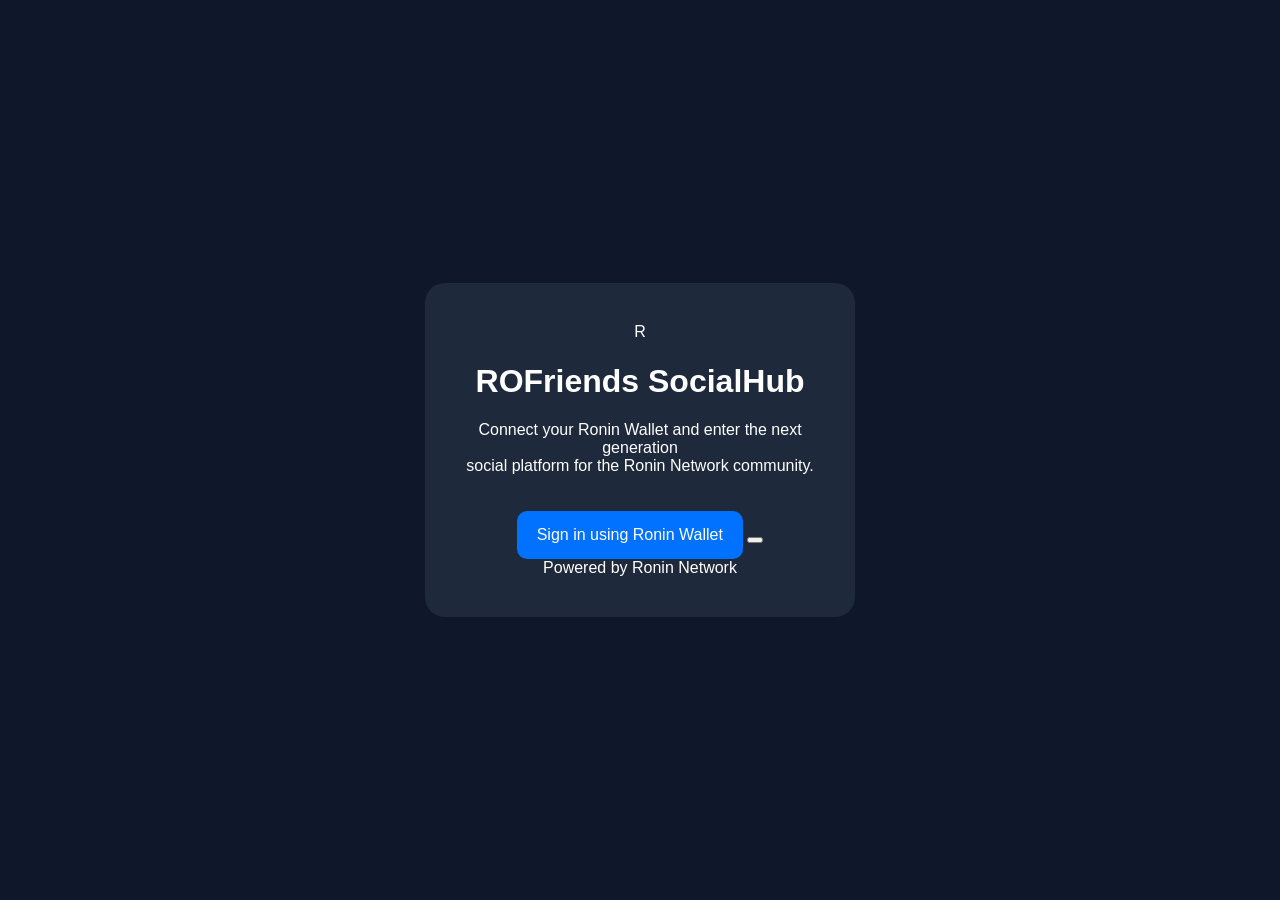
==== index.html @ 5f2d4e88 "Update index.html" ====
<!DOCTYPE html>
<html lang="en">
<head>
  <meta charset="UTF-8" />
  <meta name="viewport" content="width=device-width, initial-scale=1.0"/>
  <title>ROFriends SocialHub</title>

  <link rel="stylesheet" href="style.css">
</head>

<body>

<div class="background-glow"></div>

<div class="container">
  <div class="card">

    <div class="logo">R</div>

    <h1>ROFriends <span class="ronin">SocialHub</span></h1>

    <p>
      Connect your Ronin Wallet and enter the next generation<br>
      social platform for the Ronin Network community.
    </p>

    <button class="wallet-btn" id="connectBtn">
      Sign in using Ronin Wallet
    </button>

    <div class="wallet-address" id="walletAddress" style="display:none;"></div>

    <button class="disconnect-btn" id="disconnectBtn" style="display:none;">
      Disconnect Wallet
    </button>

    <!-- ✅ Apps button -->
    <button onclick="location.href='apps.html'">

    </button>

    <div class="footer">Powered by Ronin Network</div>

  </div>
</div>

<!-- ✅ JS always at bottom -->
<script src="app.js"></script>

</body>
</html>
---- style.css ----
body{
  margin:0;
  font-family:Arial, sans-serif;
  background:#0f172a;
  display:flex;
  justify-content:center;
  align-items:center;
  height:100vh;
  color:white;
}

.card{
  background:#1e293b;
  padding:40px;
  border-radius:20px;
  text-align:center;
  width:350px;
}

.wallet-btn{
  background:#0072ff;
  color:white;
  border:none;
  padding:15px 20px;
  border-radius:10px;
  cursor:pointer;
  font-size:16px;
  margin-top:20px;
}

.wallet-btn:hover{
  background:#0055cc;
}
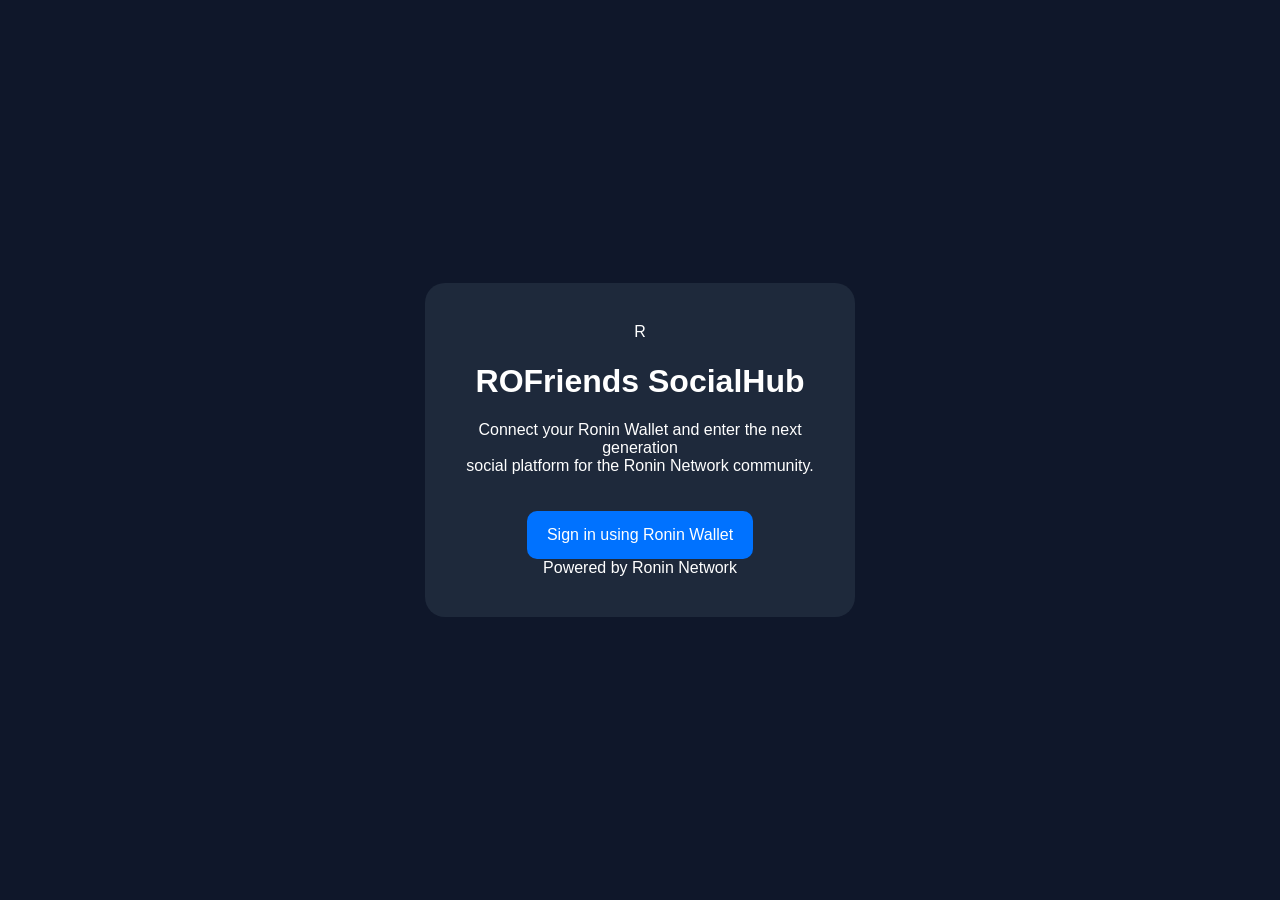
==== commit ce02a019: "Update index.html" ====
--- a/index.html
+++ b/index.html
@@ -4,8 +4,8 @@
   <meta charset="UTF-8" />
   <meta name="viewport" content="width=device-width, initial-scale=1.0"/>
   <title>ROFriends SocialHub</title>
-
-  <link rel="stylesheet" href="style.css">
+  
+  <link rel="stylesheet" href="style.css" />
 </head>
 
 <body>
@@ -34,17 +34,13 @@
       Disconnect Wallet
     </button>
 
-    <!-- ✅ Apps button -->
-    <button onclick="location.href='apps.html'">
-
-    </button>
-
-    <div class="footer">Powered by Ronin Network</div>
+    <div class="footer">
+      Powered by Ronin Network
+    </div>
 
   </div>
 </div>
 
-<!-- ✅ JS always at bottom -->
 <script src="app.js"></script>
 
 </body>
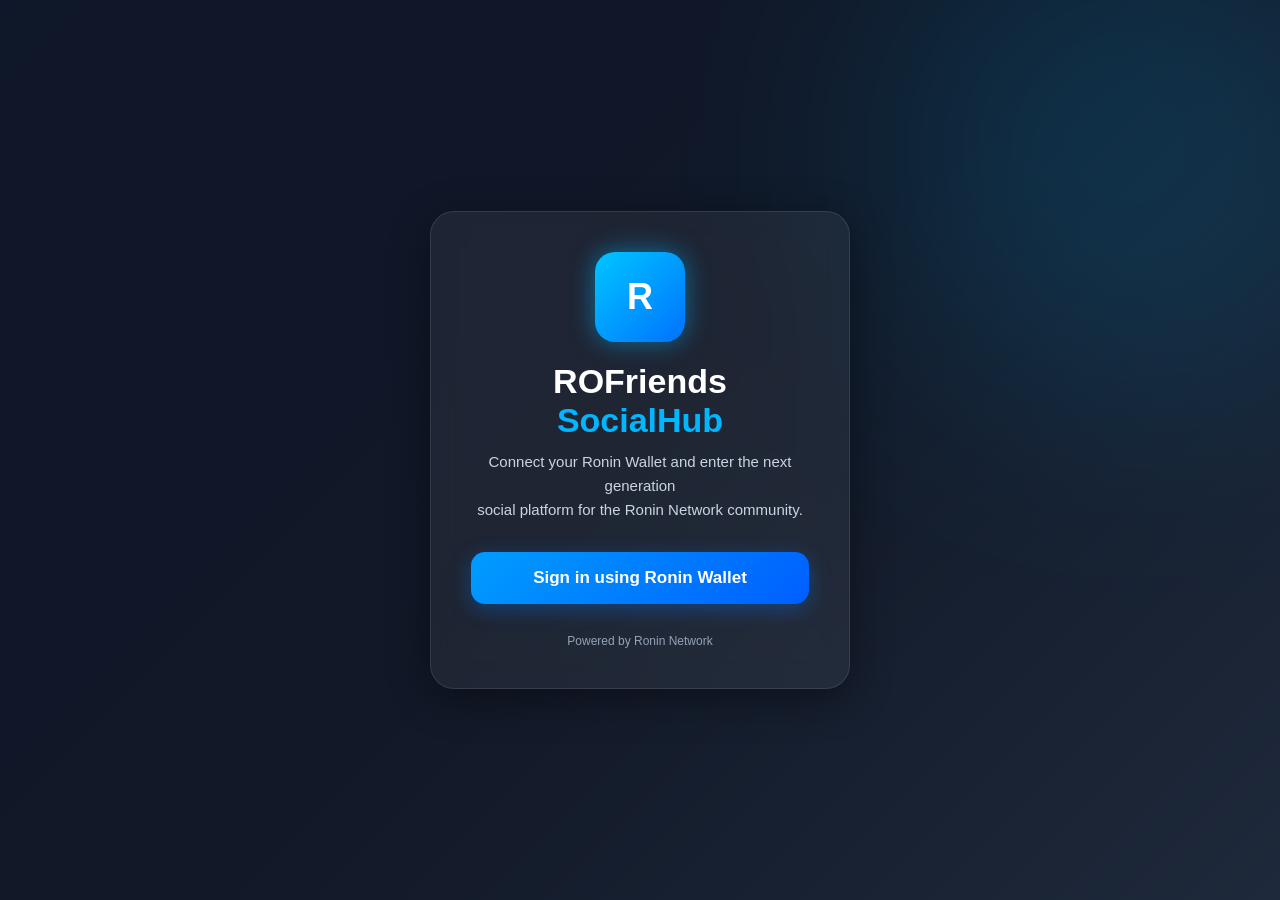
==== commit 4f2b5168: "Update index.html" ====
--- a/index.html
+++ b/index.html
@@ -3,7 +3,7 @@
 <head>
   <meta charset="UTF-8" />
   <meta name="viewport" content="width=device-width, initial-scale=1.0"/>
-  <title>ROFriends SocialHub</title>
+  <title>rofriends SocialHub</title>
   
   <link rel="stylesheet" href="style.css" />
 </head>
--- a/style.css
+++ b/style.css
@@ -1,33 +1,135 @@
+*{
+  margin:0;
+  padding:0;
+  box-sizing:border-box;
+}
+
 body{
-  margin:0;
-  font-family:Arial, sans-serif;
-  background:#0f172a;
+  font-family: Arial, sans-serif;
+  background: linear-gradient(135deg,#0f172a,#111827,#1e293b);
+  color:white;
+  min-height:100vh;
+  overflow:hidden;
+}
+
+.background-glow{
+  position:absolute;
+  width:500px;
+  height:500px;
+  background:#00b7ff;
+  filter:blur(120px);
+  opacity:0.15;
+  top:-100px;
+  right:-100px;
+  border-radius:50%;
+}
+
+.container{
+  position:relative;
+  z-index:2;
   display:flex;
   justify-content:center;
   align-items:center;
-  height:100vh;
-  color:white;
+  min-height:100vh;
+  padding:20px;
 }
 
 .card{
-  background:#1e293b;
+  width:420px;
+  background:rgba(255,255,255,0.06);
+  border:1px solid rgba(255,255,255,0.1);
+  backdrop-filter:blur(14px);
+  border-radius:24px;
   padding:40px;
+  text-align:center;
+  box-shadow:0 10px 40px rgba(0,0,0,0.4);
+}
+
+.logo{
+  width:90px;
+  height:90px;
+  margin:auto;
+  margin-bottom:20px;
   border-radius:20px;
-  text-align:center;
-  width:350px;
+  background:linear-gradient(135deg,#00c6ff,#0072ff);
+  display:flex;
+  justify-content:center;
+  align-items:center;
+  font-size:36px;
+  font-weight:bold;
+  box-shadow:0 0 25px rgba(0,183,255,0.5);
+}
+
+h1{
+  font-size:34px;
+  margin-bottom:10px;
+}
+
+.ronin{
+  color:#00b7ff;
+}
+
+p{
+  color:#cbd5e1;
+  font-size:15px;
+  margin-bottom:30px;
+  line-height:1.6;
 }
 
 .wallet-btn{
-  background:#0072ff;
+  width:100%;
+  padding:16px;
+  border:none;
+  border-radius:14px;
+  background:linear-gradient(135deg,#009dff,#005eff);
   color:white;
-  border:none;
-  padding:15px 20px;
-  border-radius:10px;
+  font-size:17px;
+  font-weight:bold;
   cursor:pointer;
-  font-size:16px;
-  margin-top:20px;
+  transition:0.3s;
+  box-shadow:0 5px 20px rgba(0,123,255,0.35);
 }
 
 .wallet-btn:hover{
-  background:#0055cc;
+  transform:translateY(-2px);
+  box-shadow:0 10px 30px rgba(0,123,255,0.5);
 }
+
+.wallet-btn:disabled{
+  opacity:0.7;
+  cursor:not-allowed;
+  transform:none;
+}
+
+.wallet-address{
+  margin-top:20px;
+  font-size:14px;
+  color:#38bdf8;
+  word-break:break-all;
+  padding:12px;
+  background:rgba(0,0,0,0.2);
+  border-radius:12px;
+}
+
+.footer{
+  margin-top:30px;
+  font-size:12px;
+  color:#94a3b8;
+}
+
+.disconnect-btn{
+  margin-top:12px;
+  background:none;
+  border:1px solid rgba(255,255,255,0.2);
+  color:#94a3b8;
+  padding:8px 16px;
+  border-radius:10px;
+  font-size:13px;
+  cursor:pointer;
+}
+
+.error-text {
+  color: #ff5555;
+  font-size: 14px;
+  margin-top: 10px;
+}
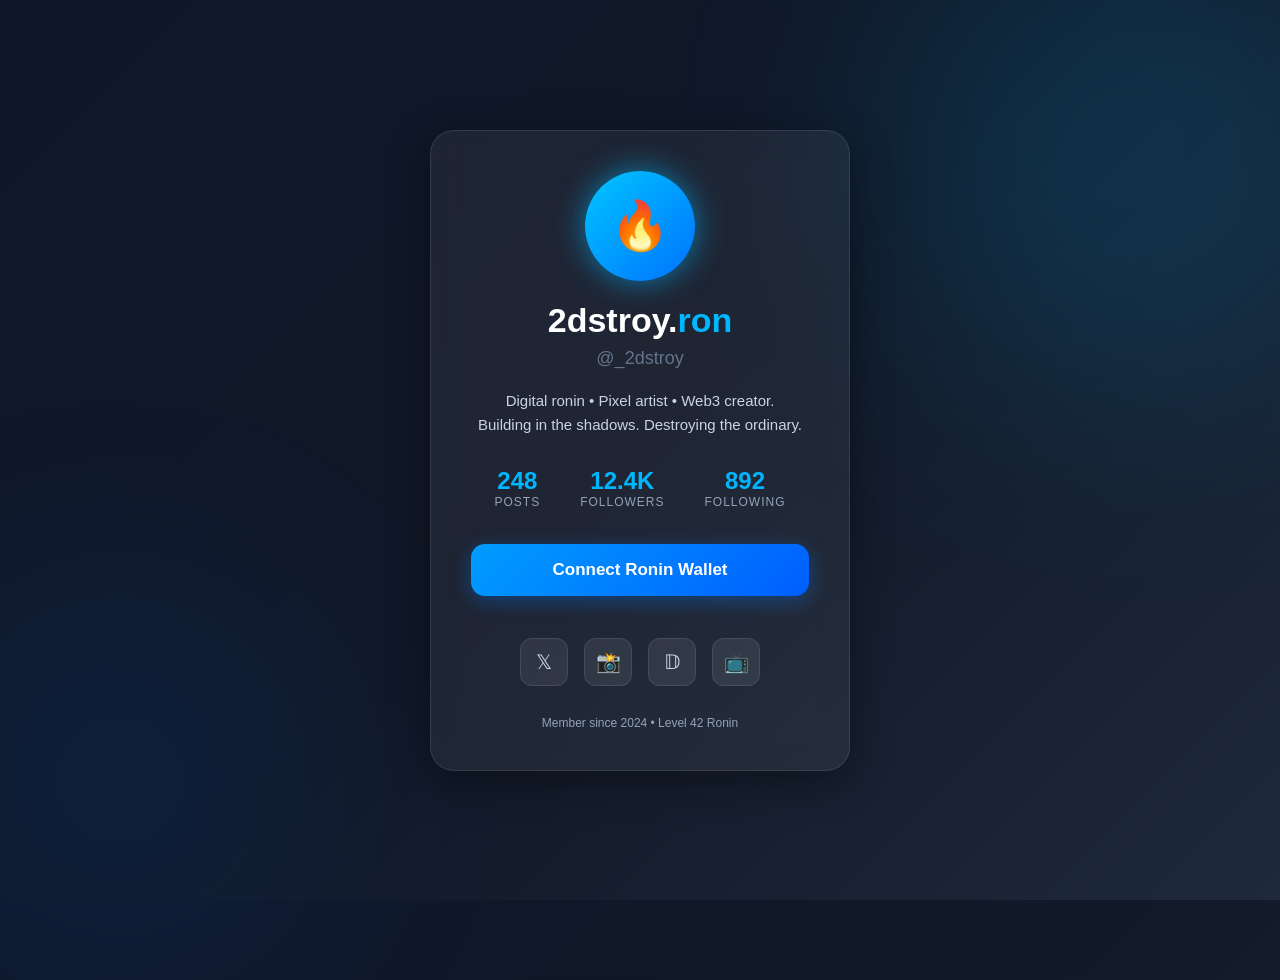
==== commit 9d5fb1c3: "Rename profile.html to index.html" ====
--- a/index.html
+++ b/index.html
@@ -1,47 +1,251 @@
 <!DOCTYPE html>
 <html lang="en">
 <head>
-  <meta charset="UTF-8" />
-  <meta name="viewport" content="width=device-width, initial-scale=1.0"/>
-  <title>rofriends SocialHub</title>
-  
-  <link rel="stylesheet" href="style.css" />
+  <meta charset="UTF-8">
+  <meta name="viewport" content="width=device-width, initial-scale=1.0">
+  <title>2dstroy.ron | Social Hub</title>
+  <style>
+    * {
+      margin: 0;
+      padding: 0;
+      box-sizing: border-box;
+    }
+
+    body {
+      font-family: Arial, sans-serif;
+      background: linear-gradient(135deg, #0f172a, #111827, #1e293b);
+      color: white;
+      min-height: 100vh;
+      overflow: hidden;
+    }
+
+    .background-glow, .background-glow2 {
+      position: absolute;
+      border-radius: 50%;
+      filter: blur(120px);
+      opacity: 0.15;
+    }
+
+    .background-glow {
+      width: 500px;
+      height: 500px;
+      background: #00b7ff;
+      top: -100px;
+      right: -100px;
+    }
+
+    .background-glow2 {
+      width: 400px;
+      height: 400px;
+      background: #0072ff;
+      bottom: -80px;
+      left: -80px;
+      opacity: 0.1;
+    }
+
+    .container {
+      position: relative;
+      z-index: 2;
+      display: flex;
+      justify-content: center;
+      align-items: center;
+      min-height: 100vh;
+      padding: 20px;
+    }
+
+    .card {
+      width: 420px;
+      background: rgba(255, 255, 255, 0.06);
+      border: 1px solid rgba(255, 255, 255, 0.1);
+      backdrop-filter: blur(14px);
+      border-radius: 24px;
+      padding: 40px;
+      text-align: center;
+      box-shadow: 0 10px 40px rgba(0, 0, 0, 0.4);
+    }
+
+    .logo {
+      width: 110px;
+      height: 110px;
+      margin: 0 auto 20px;
+      border-radius: 50%;
+      background: linear-gradient(135deg, #00c6ff, #0072ff);
+      display: flex;
+      justify-content: center;
+      align-items: center;
+      font-size: 48px;
+      box-shadow: 0 0 30px rgba(0, 183, 255, 0.6);
+    }
+
+    h1 {
+      font-size: 34px;
+      margin-bottom: 8px;
+    }
+
+    .ronin { color: #00b7ff; }
+    .handle {
+      color: #64748b;
+      font-size: 18px;
+      margin-bottom: 20px;
+    }
+
+    p {
+      color: #cbd5e1;
+      font-size: 15px;
+      margin-bottom: 30px;
+      line-height: 1.6;
+    }
+
+    .stats {
+      display: flex;
+      justify-content: center;
+      gap: 40px;
+      margin-bottom: 35px;
+    }
+
+    .stat-number {
+      font-size: 24px;
+      font-weight: bold;
+      color: #00b7ff;
+    }
+
+    .stat-label {
+      font-size: 12px;
+      color: #94a3b8;
+      text-transform: uppercase;
+      letter-spacing: 1px;
+    }
+
+    .wallet-btn {
+      width: 100%;
+      padding: 16px;
+      border: none;
+      border-radius: 14px;
+      background: linear-gradient(135deg, #009dff, #005eff);
+      color: white;
+      font-size: 17px;
+      font-weight: bold;
+      cursor: pointer;
+      transition: 0.3s;
+      box-shadow: 0 5px 20px rgba(0, 123, 255, 0.35);
+      margin-bottom: 12px;
+    }
+
+    .wallet-btn:hover {
+      transform: translateY(-2px);
+      box-shadow: 0 10px 30px rgba(0, 123, 255, 0.5);
+    }
+
+    .wallet-address {
+      margin-top: 20px;
+      font-size: 14px;
+      color: #38bdf8;
+      word-break: break-all;
+      padding: 14px;
+      background: rgba(0, 0, 0, 0.25);
+      border-radius: 12px;
+      border: 1px solid rgba(0, 183, 255, 0.2);
+    }
+
+    .social-links {
+      display: flex;
+      justify-content: center;
+      gap: 16px;
+      margin: 30px 0;
+    }
+
+    .social-btn {
+      width: 48px;
+      height: 48px;
+      background: rgba(255, 255, 255, 0.08);
+      border: 1px solid rgba(255, 255, 255, 0.1);
+      border-radius: 12px;
+      display: flex;
+      align-items: center;
+      justify-content: center;
+      color: #cbd5e1;
+      text-decoration: none;
+      transition: 0.3s;
+      font-size: 20px;
+    }
+
+    .social-btn:hover {
+      background: rgba(0, 183, 255, 0.15);
+      color: #00b7ff;
+      transform: scale(1.1);
+    }
+
+    .footer {
+      margin-top: 30px;
+      font-size: 12px;
+      color: #94a3b8;
+    }
+
+    .disconnect-btn {
+      margin-top: 12px;
+      background: none;
+      border: 1px solid rgba(255, 255, 255, 0.2);
+      color: #94a3b8;
+      padding: 8px 16px;
+      border-radius: 10px;
+      font-size: 13px;
+      cursor: pointer;
+    }
+  </style>
 </head>
-
 <body>
-
-<div class="background-glow"></div>
-
-<div class="container">
-  <div class="card">
-
-    <div class="logo">R</div>
-
-    <h1>ROFriends <span class="ronin">SocialHub</span></h1>
-
-    <p>
-      Connect your Ronin Wallet and enter the next generation<br>
-      social platform for the Ronin Network community.
-    </p>
-
-    <button class="wallet-btn" id="connectBtn">
-      Sign in using Ronin Wallet
-    </button>
-
-    <div class="wallet-address" id="walletAddress" style="display:none;"></div>
-
-    <button class="disconnect-btn" id="disconnectBtn" style="display:none;">
-      Disconnect Wallet
-    </button>
-
-    <div class="footer">
-      Powered by Ronin Network
+  <div class="background-glow"></div>
+  <div class="background-glow2"></div>
+
+  <div class="container">
+    <div class="card">
+      <div class="logo"><span>🔥</span></div>
+
+      <h1>2dstroy.<span class="ronin">ron</span></h1>
+      <div class="handle">@_2dstroy</div>
+
+      <p>
+        Digital ronin • Pixel artist • Web3 creator.<br>
+        Building in the shadows. Destroying the ordinary.
+      </p>
+
+      <div class="stats">
+        <div class="stat">
+          <div class="stat-number">248</div>
+          <div class="stat-label">Posts</div>
+        </div>
+        <div class="stat">
+          <div class="stat-number">12.4K</div>
+          <div class="stat-label">Followers</div>
+        </div>
+        <div class="stat">
+          <div class="stat-number">892</div>
+          <div class="stat-label">Following</div>
+        </div>
+      </div>
+
+      <button class="wallet-btn" id="connectBtn">Connect Ronin Wallet</button>
+
+      <div id="wallet-info" class="wallet-address" style="display: none;"></div>
+
+      <div class="social-links">
+        <a href="#" class="social-btn">𝕏</a>
+        <a href="#" class="social-btn">📸</a>
+        <a href="#" class="social-btn">𝔻</a>
+        <a href="#" class="social-btn">📺</a>
+      </div>
+
+      <div class="footer">
+        Member since 2024 • Level 42 Ronin
+      </div>
+
+      <button class="disconnect-btn" id="disconnectBtn" style="display: none;">
+        Disconnect
+      </button>
     </div>
-
   </div>
-</div>
-
 <script src="app.js"></script>
 
+  <script src="ronin-connect.js"></script>
 </body>
 </html>
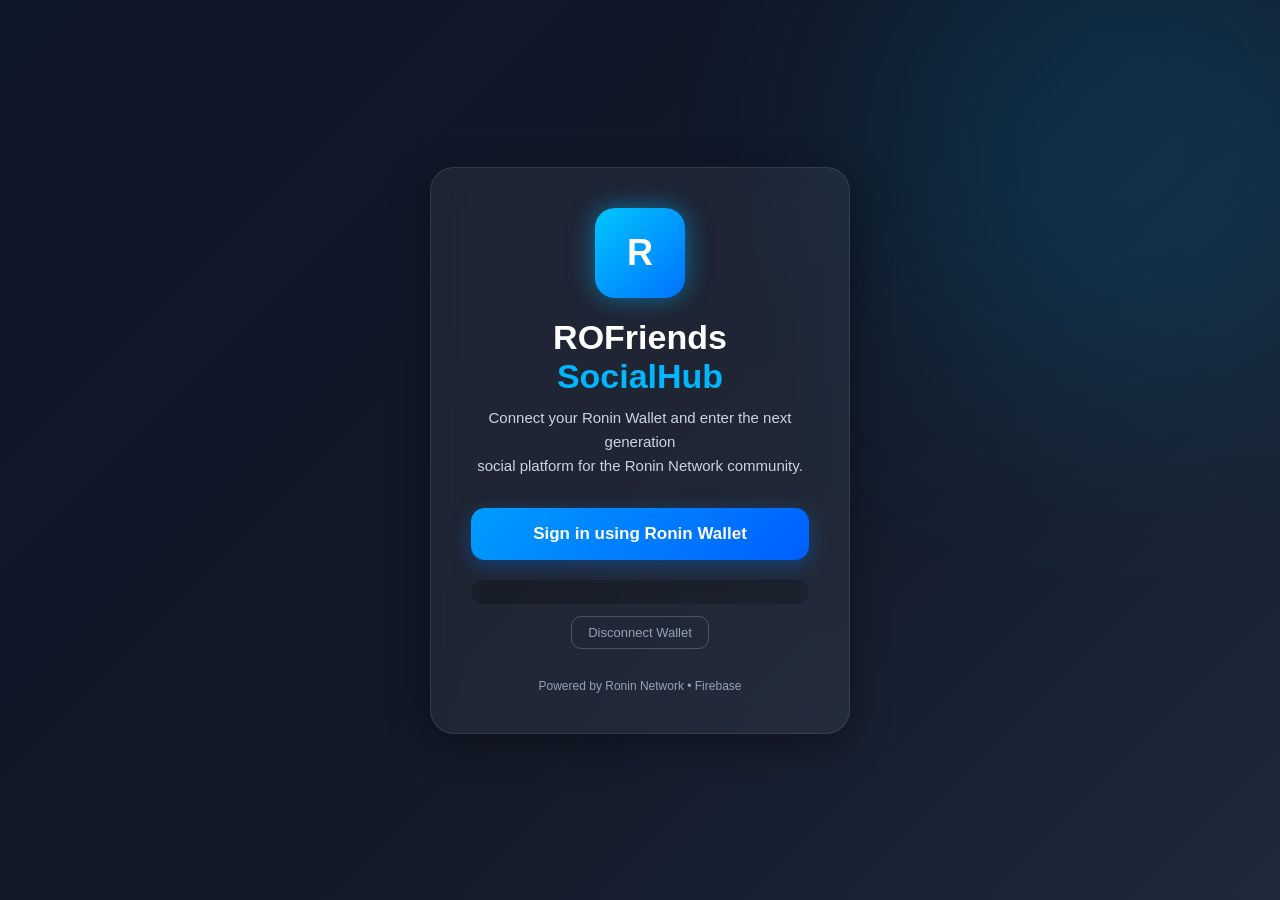
==== commit 6cd7aa69: "Update index.html" ====
--- a/index.html
+++ b/index.html
@@ -1,251 +1,43 @@
 <!DOCTYPE html>
 <html lang="en">
 <head>
-  <meta charset="UTF-8">
-  <meta name="viewport" content="width=device-width, initial-scale=1.0">
-  <title>2dstroy.ron | Social Hub</title>
-  <style>
-    * {
-      margin: 0;
-      padding: 0;
-      box-sizing: border-box;
-    }
-
-    body {
-      font-family: Arial, sans-serif;
-      background: linear-gradient(135deg, #0f172a, #111827, #1e293b);
-      color: white;
-      min-height: 100vh;
-      overflow: hidden;
-    }
-
-    .background-glow, .background-glow2 {
-      position: absolute;
-      border-radius: 50%;
-      filter: blur(120px);
-      opacity: 0.15;
-    }
-
-    .background-glow {
-      width: 500px;
-      height: 500px;
-      background: #00b7ff;
-      top: -100px;
-      right: -100px;
-    }
-
-    .background-glow2 {
-      width: 400px;
-      height: 400px;
-      background: #0072ff;
-      bottom: -80px;
-      left: -80px;
-      opacity: 0.1;
-    }
-
-    .container {
-      position: relative;
-      z-index: 2;
-      display: flex;
-      justify-content: center;
-      align-items: center;
-      min-height: 100vh;
-      padding: 20px;
-    }
-
-    .card {
-      width: 420px;
-      background: rgba(255, 255, 255, 0.06);
-      border: 1px solid rgba(255, 255, 255, 0.1);
-      backdrop-filter: blur(14px);
-      border-radius: 24px;
-      padding: 40px;
-      text-align: center;
-      box-shadow: 0 10px 40px rgba(0, 0, 0, 0.4);
-    }
-
-    .logo {
-      width: 110px;
-      height: 110px;
-      margin: 0 auto 20px;
-      border-radius: 50%;
-      background: linear-gradient(135deg, #00c6ff, #0072ff);
-      display: flex;
-      justify-content: center;
-      align-items: center;
-      font-size: 48px;
-      box-shadow: 0 0 30px rgba(0, 183, 255, 0.6);
-    }
-
-    h1 {
-      font-size: 34px;
-      margin-bottom: 8px;
-    }
-
-    .ronin { color: #00b7ff; }
-    .handle {
-      color: #64748b;
-      font-size: 18px;
-      margin-bottom: 20px;
-    }
-
-    p {
-      color: #cbd5e1;
-      font-size: 15px;
-      margin-bottom: 30px;
-      line-height: 1.6;
-    }
-
-    .stats {
-      display: flex;
-      justify-content: center;
-      gap: 40px;
-      margin-bottom: 35px;
-    }
-
-    .stat-number {
-      font-size: 24px;
-      font-weight: bold;
-      color: #00b7ff;
-    }
-
-    .stat-label {
-      font-size: 12px;
-      color: #94a3b8;
-      text-transform: uppercase;
-      letter-spacing: 1px;
-    }
-
-    .wallet-btn {
-      width: 100%;
-      padding: 16px;
-      border: none;
-      border-radius: 14px;
-      background: linear-gradient(135deg, #009dff, #005eff);
-      color: white;
-      font-size: 17px;
-      font-weight: bold;
-      cursor: pointer;
-      transition: 0.3s;
-      box-shadow: 0 5px 20px rgba(0, 123, 255, 0.35);
-      margin-bottom: 12px;
-    }
-
-    .wallet-btn:hover {
-      transform: translateY(-2px);
-      box-shadow: 0 10px 30px rgba(0, 123, 255, 0.5);
-    }
-
-    .wallet-address {
-      margin-top: 20px;
-      font-size: 14px;
-      color: #38bdf8;
-      word-break: break-all;
-      padding: 14px;
-      background: rgba(0, 0, 0, 0.25);
-      border-radius: 12px;
-      border: 1px solid rgba(0, 183, 255, 0.2);
-    }
-
-    .social-links {
-      display: flex;
-      justify-content: center;
-      gap: 16px;
-      margin: 30px 0;
-    }
-
-    .social-btn {
-      width: 48px;
-      height: 48px;
-      background: rgba(255, 255, 255, 0.08);
-      border: 1px solid rgba(255, 255, 255, 0.1);
-      border-radius: 12px;
-      display: flex;
-      align-items: center;
-      justify-content: center;
-      color: #cbd5e1;
-      text-decoration: none;
-      transition: 0.3s;
-      font-size: 20px;
-    }
-
-    .social-btn:hover {
-      background: rgba(0, 183, 255, 0.15);
-      color: #00b7ff;
-      transform: scale(1.1);
-    }
-
-    .footer {
-      margin-top: 30px;
-      font-size: 12px;
-      color: #94a3b8;
-    }
-
-    .disconnect-btn {
-      margin-top: 12px;
-      background: none;
-      border: 1px solid rgba(255, 255, 255, 0.2);
-      color: #94a3b8;
-      padding: 8px 16px;
-      border-radius: 10px;
-      font-size: 13px;
-      cursor: pointer;
-    }
-  </style>
+  <meta charset="UTF-8" />
+  <meta name="viewport" content="width=device-width, initial-scale=1.0"/>
+  <title>ROFriends SocialHub</title>
+  <link rel="stylesheet" href="style.css" />
 </head>
 <body>
+
   <div class="background-glow"></div>
-  <div class="background-glow2"></div>
 
   <div class="container">
     <div class="card">
-      <div class="logo"><span>🔥</span></div>
 
-      <h1>2dstroy.<span class="ronin">ron</span></h1>
-      <div class="handle">@_2dstroy</div>
-
+      <div class="logo">R</div>
+      <h1>ROFriends <span class="ronin">SocialHub</span></h1>
+      
       <p>
-        Digital ronin • Pixel artist • Web3 creator.<br>
-        Building in the shadows. Destroying the ordinary.
+        Connect your Ronin Wallet and enter the next generation<br>
+        social platform for the Ronin Network community.
       </p>
 
-      <div class="stats">
-        <div class="stat">
-          <div class="stat-number">248</div>
-          <div class="stat-label">Posts</div>
-        </div>
-        <div class="stat">
-          <div class="stat-number">12.4K</div>
-          <div class="stat-label">Followers</div>
-        </div>
-        <div class="stat">
-          <div class="stat-number">892</div>
-          <div class="stat-label">Following</div>
-        </div>
+      <button class="wallet-btn" id="connectBtn">
+        Sign in using Ronin Wallet
+      </button>
+
+      <div class="wallet-address" id="walletAddress"></div>
+
+      <button class="disconnect-btn" id="disconnectBtn">
+        Disconnect Wallet
+      </button>
+
+      <div class="footer">
+        Powered by Ronin Network • Firebase
       </div>
 
-      <button class="wallet-btn" id="connectBtn">Connect Ronin Wallet</button>
-
-      <div id="wallet-info" class="wallet-address" style="display: none;"></div>
-
-      <div class="social-links">
-        <a href="#" class="social-btn">𝕏</a>
-        <a href="#" class="social-btn">📸</a>
-        <a href="#" class="social-btn">𝔻</a>
-        <a href="#" class="social-btn">📺</a>
-      </div>
-
-      <div class="footer">
-        Member since 2024 • Level 42 Ronin
-      </div>
-
-      <button class="disconnect-btn" id="disconnectBtn" style="display: none;">
-        Disconnect
-      </button>
     </div>
   </div>
-<script src="app.js"></script>
 
-  <script src="ronin-connect.js"></script>
+  <script type="module" src="app.js"></script>
 </body>
 </html>
--- a/style.css
+++ b/style.css
@@ -0,0 +1,135 @@
+*{
+  margin:0;
+  padding:0;
+  box-sizing:border-box;
+}
+
+body{
+  font-family: Arial, sans-serif;
+  background: linear-gradient(135deg,#0f172a,#111827,#1e293b);
+  color:white;
+  min-height:100vh;
+  overflow:hidden;
+}
+
+.background-glow{
+  position:absolute;
+  width:500px;
+  height:500px;
+  background:#00b7ff;
+  filter:blur(120px);
+  opacity:0.15;
+  top:-100px;
+  right:-100px;
+  border-radius:50%;
+}
+
+.container{
+  position:relative;
+  z-index:2;
+  display:flex;
+  justify-content:center;
+  align-items:center;
+  min-height:100vh;
+  padding:20px;
+}
+
+.card{
+  width:420px;
+  background:rgba(255,255,255,0.06);
+  border:1px solid rgba(255,255,255,0.1);
+  backdrop-filter:blur(14px);
+  border-radius:24px;
+  padding:40px;
+  text-align:center;
+  box-shadow:0 10px 40px rgba(0,0,0,0.4);
+}
+
+.logo{
+  width:90px;
+  height:90px;
+  margin:auto;
+  margin-bottom:20px;
+  border-radius:20px;
+  background:linear-gradient(135deg,#00c6ff,#0072ff);
+  display:flex;
+  justify-content:center;
+  align-items:center;
+  font-size:36px;
+  font-weight:bold;
+  box-shadow:0 0 25px rgba(0,183,255,0.5);
+}
+
+h1{
+  font-size:34px;
+  margin-bottom:10px;
+}
+
+.ronin{
+  color:#00b7ff;
+}
+
+p{
+  color:#cbd5e1;
+  font-size:15px;
+  margin-bottom:30px;
+  line-height:1.6;
+}
+
+.wallet-btn{
+  width:100%;
+  padding:16px;
+  border:none;
+  border-radius:14px;
+  background:linear-gradient(135deg,#009dff,#005eff);
+  color:white;
+  font-size:17px;
+  font-weight:bold;
+  cursor:pointer;
+  transition:0.3s;
+  box-shadow:0 5px 20px rgba(0,123,255,0.35);
+}
+
+.wallet-btn:hover{
+  transform:translateY(-2px);
+  box-shadow:0 10px 30px rgba(0,123,255,0.5);
+}
+
+.wallet-btn:disabled{
+  opacity:0.7;
+  cursor:not-allowed;
+  transform:none;
+}
+
+.wallet-address{
+  margin-top:20px;
+  font-size:14px;
+  color:#38bdf8;
+  word-break:break-all;
+  padding:12px;
+  background:rgba(0,0,0,0.2);
+  border-radius:12px;
+}
+
+.footer{
+  margin-top:30px;
+  font-size:12px;
+  color:#94a3b8;
+}
+
+.disconnect-btn{
+  margin-top:12px;
+  background:none;
+  border:1px solid rgba(255,255,255,0.2);
+  color:#94a3b8;
+  padding:8px 16px;
+  border-radius:10px;
+  font-size:13px;
+  cursor:pointer;
+}
+
+.error-text {
+  color: #ff5555;
+  font-size: 14px;
+  margin-top: 10px;
+}
